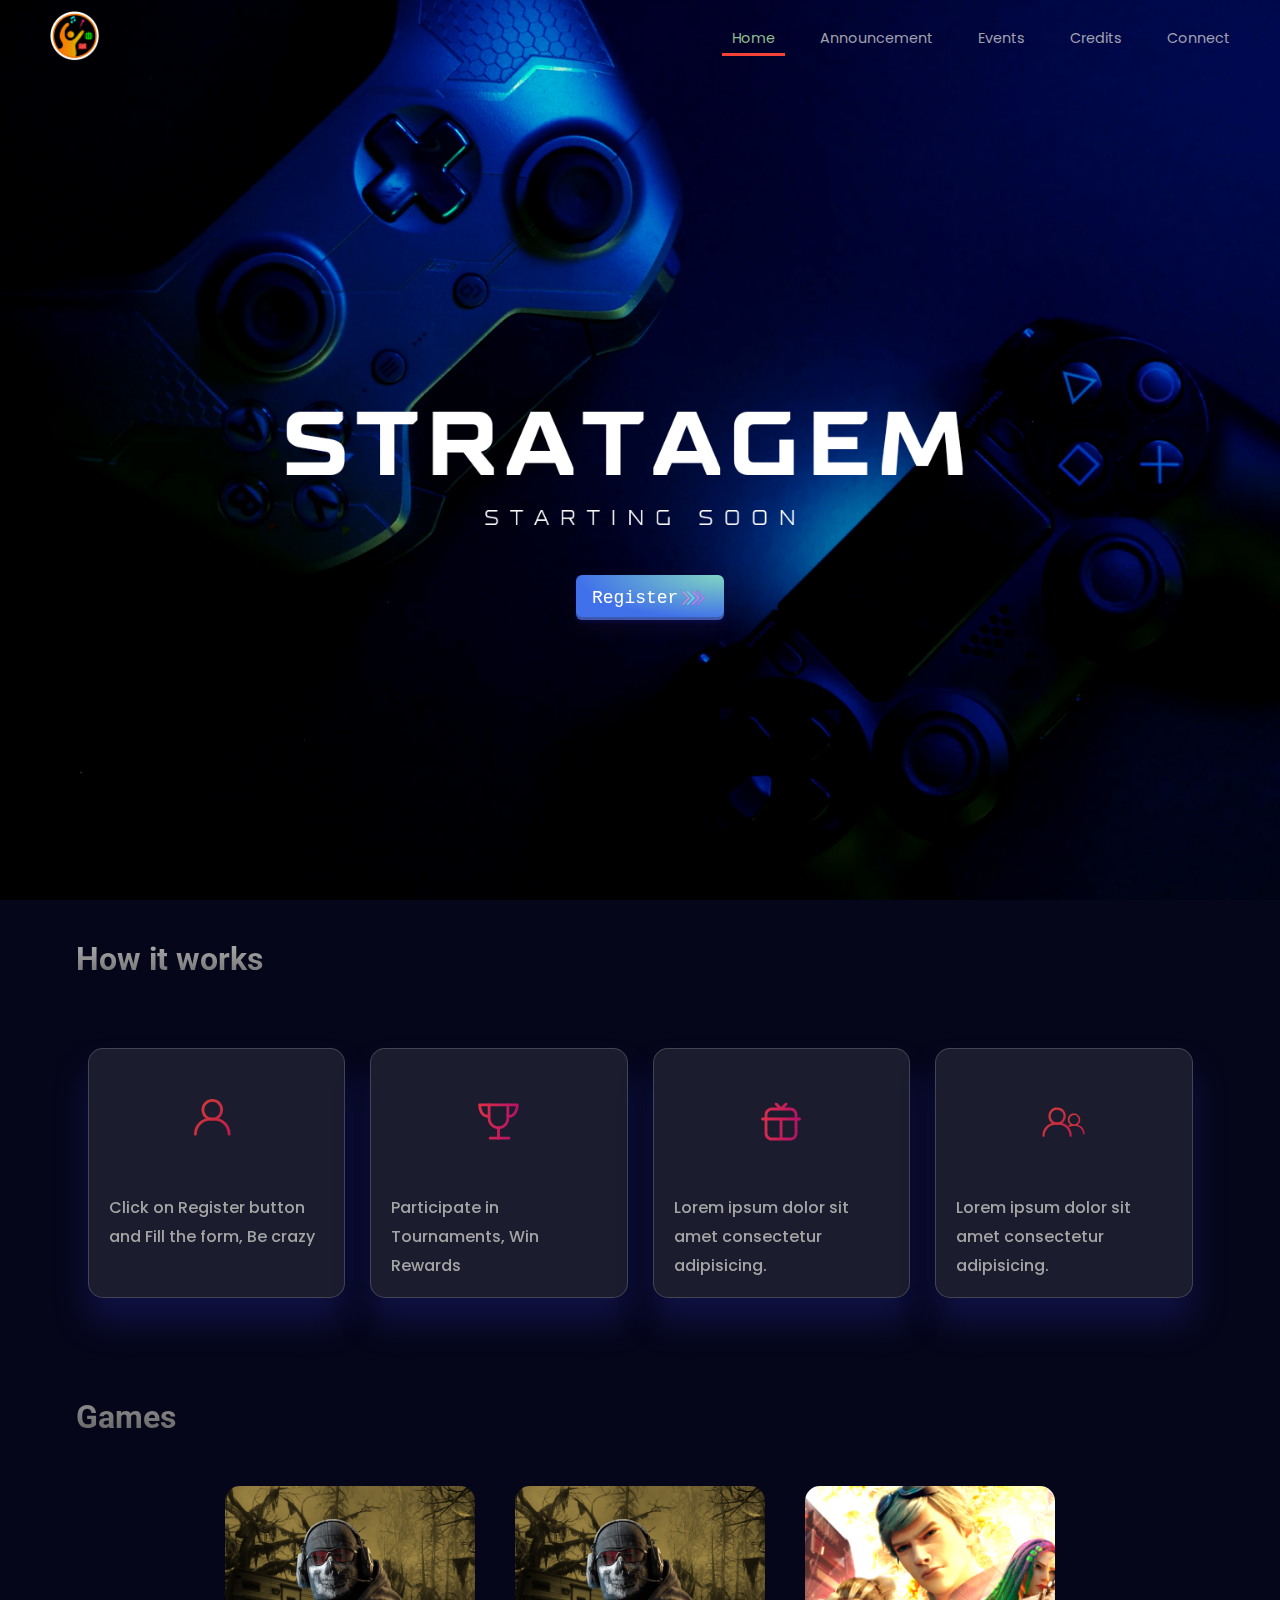
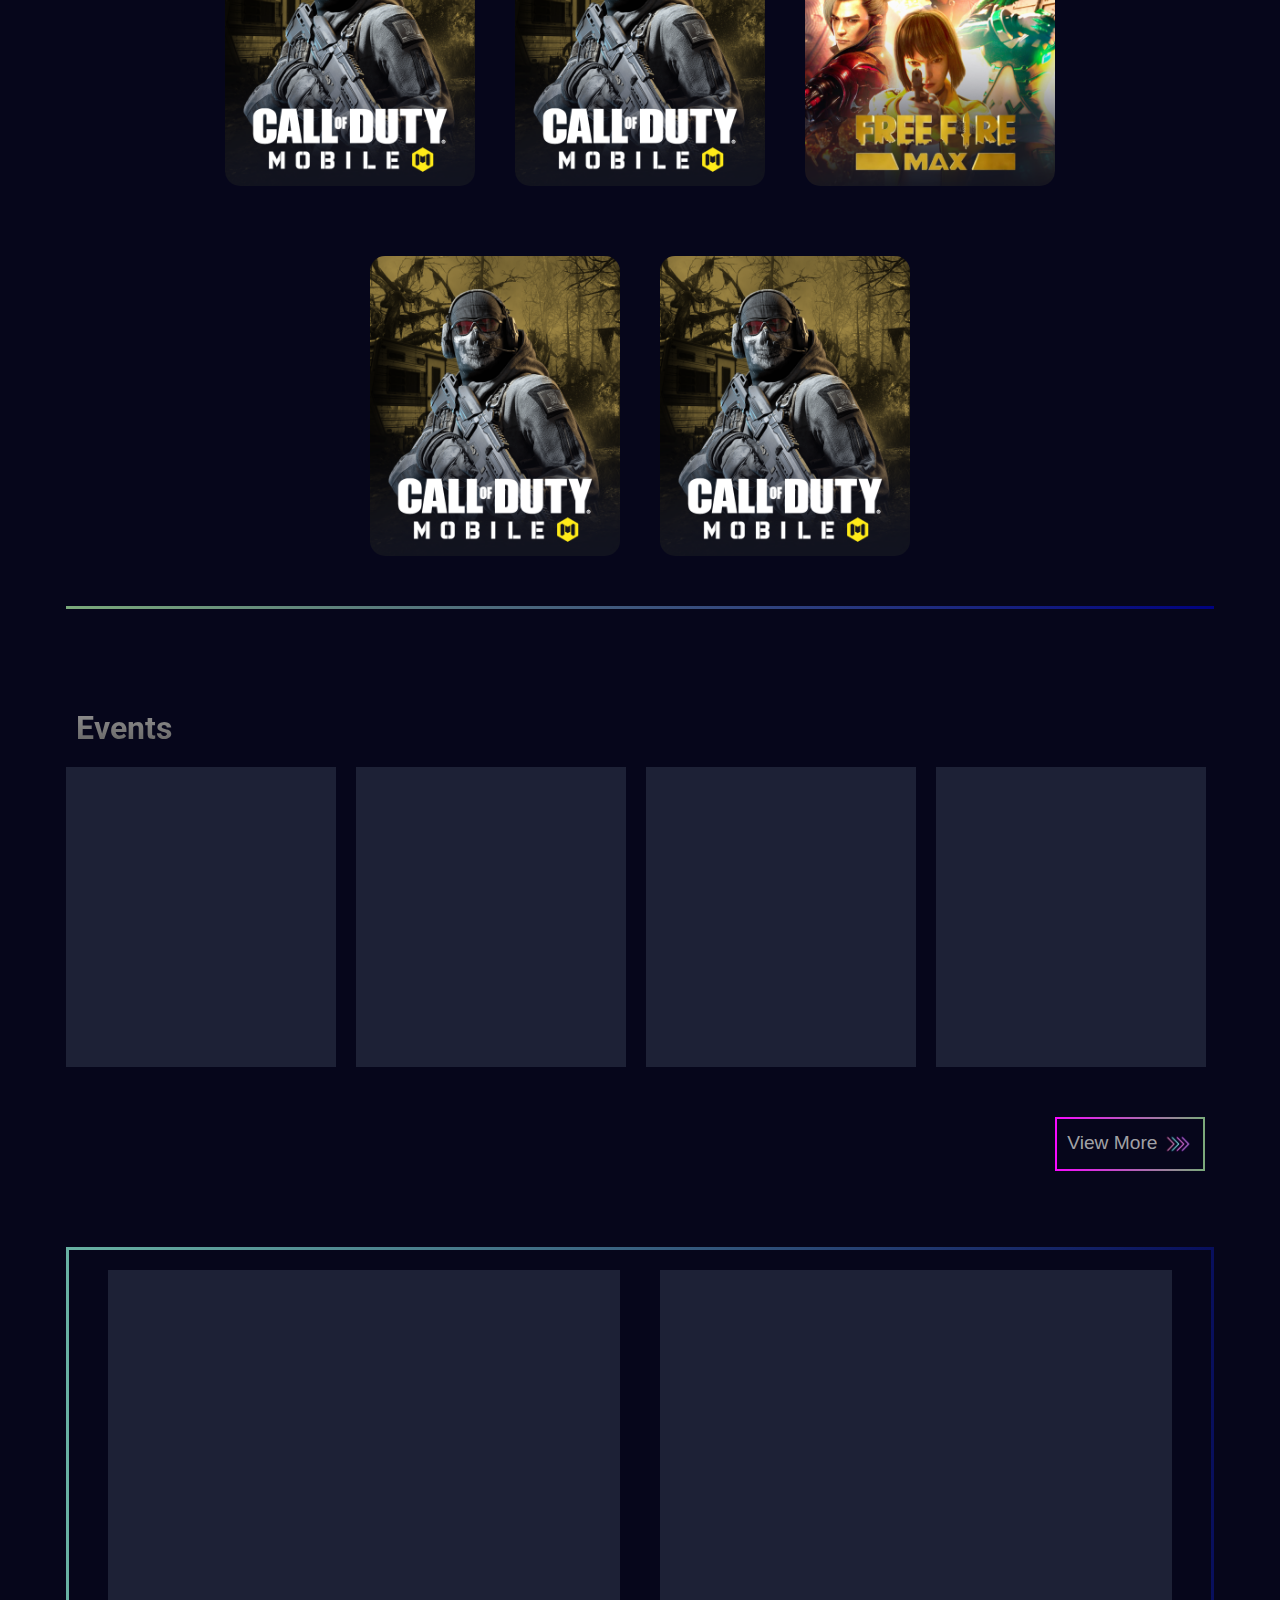
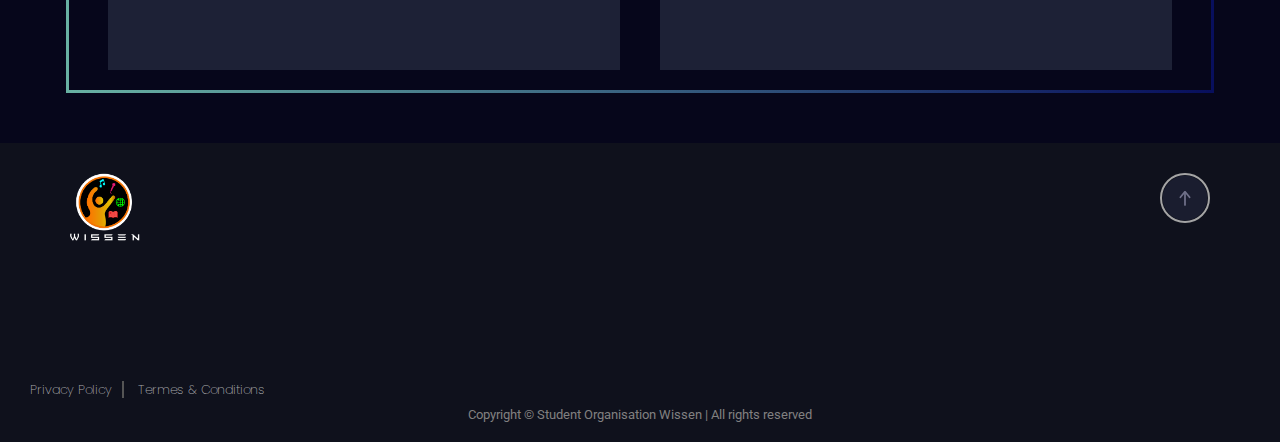
==== index.html @ d4286579 "Add files via upload" ====
<!DOCTYPE html>
<html lang="en">
<head>
    <meta charset="UTF-8">
    <meta http-equiv="X-UA-Compatible" content="IE=edge">
    <meta name="viewport" content="width=device-width, initial-scale=1.0">
    <title>Home | Subham Shaurya</title>
    <link rel="stylesheet" href="style.css">
    <link rel="stylesheet" href="https://cdn.jsdelivr.net/npm/swiper/swiper-bundle.min.css" />
</head>
<body>
    <section class="container1">
    <div class="header">
        <img class="logo" src="WissenLogoDark_.png" alt="logo" width="50px">
        <nav class="navlinks">
            <ul>
                <li><a href="index.html" class="hoverlink active">Home</a></li>
                <li><a href="#" class="hoverlink">Announcement</a></li>
                <li><a href="#" class="hoverlink">Events </a></li>
                <li><a href="credit-demo.html" class="hoverlink">Credits</a></li>
                <li><a href="#" class="hoverlink">Connect</a></li>
            </ul>
        </nav>
    </div>
    <span class="button"><button class="join-button"><span>Register<img src="arrow.png" width="30px" id="arrow"> </span></button></span>
    </section>

    <!-- joining section -->
    <section class="container joining-section">
        <h2>How it works</h2>
        <div class="joiningway flex">
            <div class="box1 box">
                <img src="asset 12.svg" alt="" width="45px">
                <div class="content">
                    <p>Click on Register button and Fill the form, Be crazy</p>
                </div>
            </div>
            <div class="box2 box">
                <img src="asset 13.svg" alt="" width="45px">
                <div class="content">
                    <p>Participate in Tournaments, Win Rewards</p>
                </div>
            </div>
            <div class="box3 box">
                <img src="asset 14.svg" alt="" width="45px">
                <div class="content">
                    <p>Lorem ipsum dolor sit amet consectetur adipisicing.</p>
                </div>
            </div>
            <div class="box4 box">
                <img src="asset 15.svg" alt="" width="45px">
                <div class="content">
                    <p>Lorem ipsum dolor sit amet consectetur adipisicing.</p>
                </div>
            </div>
            
        </div>
    </section>
    <section class="container gaming-section">
        <h2>Games</h2>
            <div class="games flex">
                <div class="game game1"></div>
                <div class="game game2"></div>
                <div class="game game3"></div>
                <div class="game game4"></div>
                <div class="game game5"></div>
            </div>
    </section>
    <section class="container event-section">
        <h2>Events</h2>
        <div class="flex events">
            <div class="event-card card1"></div>
            <div class="event-card card2"></div>
            <div class="event-card card3"></div>
            <div class="event-card card4"></div>
        </div>
        <div class="viewbutton">
            <button class="view-more">
                View More <img src="arrow.png" alt=""> 
            </button>
        </div>
        
    </section>
    <section class="container about-section">
        <div class="flex about-box">
            <div class="about lpu">
                
            </div>
            <div class="about wissen"></div>
        </div>
    </section>
    <div class="footer-top">
        <img src="wave.png" alt="">
    </div>
    <section class="footer-section">
        <footer class="footer">
            <img src="Copy of WissenLogoLight.png" alt="" width="70px" class="logo">
            <img src="asset 16.svg" alt="" width="50px" class="reset">
            
        </footer>
        <div class="policy">
            <ul>
                <li style="border-right: 2px solid #555;">Privacy Policy</li>
                <li>Termes & Conditions</li>
            </ul>
        </div>
        <p>Copyright &copy; Student Organisation Wissen | All rights reserved</p>
    </section>

    
</body>
</html>
---- style.css ----
/* resets */
@import url('https://fonts.googleapis.com/css2?family=Poppins:wght@400;700&family=Roboto:wght@400;700&display=swap');
*{
    margin: 0;
    padding: 0;
    box-sizing: border-box;
}
body{
    background-color: #06061b;
}
:root{
    --secondary-text-color:#a4a4a4;
}
.flex{
    display: flex;
    align-items: center;
    flex-flow: wrap row;
}
.container{
    width: 1148px;
    margin-inline: auto;
}
::selection{
    color: #0404a1;
}
html::-webkit-scrollbar{
    width: 0.7rem;
    }
    html::-webkit-scrollbar-track{
    background: transparent;
    }
    html::-webkit-scrollbar-thumb{
    /* background: #70a388; */
    background: #f44336;
    border-radius: 5px;
    }
/* header section */
.container1{
    width: 100%;
    height: 100vh;
    background-image: url("poster.png");
    background-repeat: no-repeat;
    background-position: center;
    background-size: cover;
}
.header{
    width: 1200px;
    height: 80px;
    background: transparent;
    margin-inline: auto;
}
.header .logo{
    margin: 10px;
    vertical-align: middle;
}
/* navigation section */
.navlinks{
    display: flex;
    justify-content: center;
    align-items: center;
    height: 80px;
    float: right;

}
.navlinks ul{
    display: flex;
    gap: 25px;
}
.navlinks ul li{
    list-style: none;
}
.hoverlink{
    padding: 5px 10px;
    border: none;
    text-decoration: none;
    color: #cccc;
    font-size: 0.9rem;
    font-weight: 400;
    font-family: 'Poppins', sans-serif;
    
}
.active{
    color: darkseagreen;
    border-bottom: 3px solid #f44336;
}
/* .hoverlink:hover{
    background-color: rgba(101, 135, 136, 0.712);
} */
.navlinks ul li::after {
    content: '';
    width: 0%;
    height: 2.2px;
    background: #f44336;
    display: block;
    margin: auto;
    transition: 0.5s;
}

.navlinks ul li:hover::after {
    width: 100%;
}
/* Registration */
.button{
    position: relative;
    top: 55%;
    left: 45%;
    transform: translateY(60%);
    transition: all 0.5s;
}
/* .join-button{
    width: 150px;
    height: fit-content;
    padding: 10px;
    padding-top: 5px;
    padding-bottom: 5px;
    background: linear-gradient(to bottom, #0404a1, #62ab81);
    border: none;
    border-radius: 6px;
    color: #cccc;
    text-align: center;
    font-size: 1rem;
    font-family:Verdana, Geneva, Tahoma, sans-serif;
    cursor: pointer;
} */
.join-button{
    align-items: center;
  appearance: none;
  background-image: radial-gradient(100% 100% at 100% 0, #80d6c2 0, #4070ea 100%);
  border: none;
  border-radius: 6px;
  box-shadow: rgba(15, 18, 113, 0.4) 0 2px 4px,rgba(45, 35, 66, .3) 0 7px 23px -3px,rgba(58, 65, 111, .5) 0 -3px 0 inset;
  box-sizing: border-box;
  color: #fff;
  cursor: pointer;
  display: inline-flex;
  font-family: "JetBrains Mono",monospace;
  height: 45px;
  /* width: 138px; */
  padding-left: 16px;
  padding-right: 16px;
  position: relative;
  margin-inline: auto;
  text-decoration: none;
  
  transition: box-shadow .15s,transform .15s;
  user-select: none;
  -webkit-user-select: none;
  touch-action: manipulation;
  white-space: nowrap;
  will-change: box-shadow,transform;
  font-size: 18px;
}

.join-button:focus {
  box-shadow: #3c4fe0 0 0 0 1.5px inset, rgba(45, 35, 66, .4) 0 2px 4px, rgba(45, 35, 66, .3) 0 7px 13px -3px, #3c4fe0 0 -3px 0 inset;
}

.join-button:hover {
  box-shadow: rgba(45, 35, 66, .4) 0 4px 8px, rgba(45, 35, 66, .3) 0 7px 13px -3px, #3c4fe0 0 -3px 0 inset;
  transform: translateY(-4px);
}

.join-button:active {
  box-shadow: #3c4fe0 0 3px 7px inset;
  transform: translateY(2px);
}

.join-button img{
    vertical-align: middle;
    
}
.join-button span transformed-state{
    transition-property: width;
    transition-timing-function: ease-in-out;
    transition-duration: 3s;
}

.join-button span{
    transition-delay: 4s;
}

/* Responsive */
/* screen size 800px-1000px */
@media (max-width:1000px){

}
@media (max-width:900px){

}
@media (max-width:800px){

}
/* screen size 600-700px */
@media (max-width: 700px){

}
@media (max-width: 600px){

}
@media (max-width:550px){
    .header{
        width: 1200px;
        height: 80px;
        background: transparent;
        margin-inline: auto;
    }
    .header .logo{
        width: 30px;
        margin: 10px;
        vertical-align: middle;
    }
}
@media (max-width:450px){

}
@media (max-width:350px){

}
@media (max-width:300px){

}

/* joining-section */
.joining-section{
    margin-inline: auto;
    justify-content: center;
    align-items: center;
    z-index: 2;
}
.joining-section h2{
    background: -webkit-linear-gradient(rgb(255, 255, 255), rgb(71, 70, 70));
    -webkit-background-clip: text;
    -webkit-text-fill-color: transparent;
    font-size: 2rem;
    font-family: 'Roboto',sans-serif;
    font-weight: 700;
    padding: 40px 10px 20px 10px;
}
.joiningway{
    width: 1145px;
    margin-inline: auto;
    padding: 20px;
    padding-top: 50px;
    gap: 25px;
    flex-wrap: nowrap;
    /* background-color: #1c1a1a; */
    justify-content: center;
    align-items: center;
    /* border: 3px solid #212125d1; */
}
.joiningway .box{
    width: 320px;
    height: 250px;
    /* background: linear-gradient(to top left, #090947, #25242533); */
    background: linear-gradient(to top right, #1d2136, #1d2136 );
    background: rgba(255, 255, 255, 0.089);
box-shadow: 0 24px 32px 0 rgba( 31, 38, 135, 0.37 );
backdrop-filter: blur( 39.5px );
-webkit-backdrop-filter: blur( 19.5px );
border-radius: 10px;
border: 1px solid rgba( 255, 255, 255, 0.18 );
    /* background-image: linear-gradient(98.22deg,#191923 -6.85%,rgb(20, 20, 22) 87.16%);
    border: 2px solid transparent;
    -webkit-border-image: linear-gradient(to left, rgb(0, 2, 128), rgb(75, 101, 75));
    border-image-slice: 1;*/
    -webkit-border-radius: 15px;
    
}
.joiningway .box img{
    display: block;
    position: relative;
    margin-inline: auto;
    padding-top: 50px;
}
.box .content{
    width: fit-content;
    padding: 20px;
    margin-top: 30px;
}
.box .content p{
    font-size: 1rem;
    font-weight: 500;
    font-family: 'Poppins',sans-serif;
    color: var(--secondary-text-color);
    line-height: 1.8rem;
}

/* gaming section */
.gaming-section{
    margin-inline: auto;
    /* height: 80vh; */
    justify-content: center;
    align-items: center;
    margin-bottom: 20px;
    border-bottom: 3px solid;
    border-image: linear-gradient(to left, rgb(0, 2, 128), rgb(123, 169, 123));
    border-image-slice: 1;
}
.gaming-section h2{
    background: -webkit-linear-gradient(rgb(255, 255, 255), rgb(71, 70, 70));
    -webkit-background-clip: text;
    -webkit-text-fill-color: transparent;
    font-size: 2rem;
    font-family: 'Roboto',sans-serif;
    font-weight: 700;
    padding: 80px 10px 20px 10px;
}
.games{
    margin-inline: auto;
    width: 900px;
    flex-wrap: wrap;
    row-gap: 40px;
    column-gap: 40px;
    justify-content: center;
    align-items: center;
    padding-bottom: 50px;
    
}
.game{
    margin-top: 30px;
    width: 250px;
    height: 300px;
    border-radius: 15px;
    overflow: hidden;
}
.game1{
    background-image: url("cod.png");
    background-position: center;
    background-repeat: no-repeat;
    background-size: cover;
}
.game2{
    background-image: url("cod.png");
    background-position: center;
    background-repeat: no-repeat;
    background-size: cover;
}
.game3{
    background-image: url("freefire.png");
    background-position: center;
    background-repeat: no-repeat;
    background-size: cover;
}
.game4{
    background-image: url("cod.png");
    background-position: center;
    background-repeat: no-repeat;
    background-size: cover;
}
.game5{
    background-image: url("cod.png");
    background-position: center;
    background-repeat: no-repeat;
    background-size: cover;
}

/* event-section */
.event-section{
    margin-inline: auto;
    display: block;
    justify-content: center;
    align-items: center;

}
.event-section h2{
    background: -webkit-linear-gradient(rgb(255, 255, 255), rgb(71, 70, 70));
    -webkit-background-clip: text;
    -webkit-text-fill-color: transparent;
    font-size: 2rem;
    font-family: 'Roboto',sans-serif;
    font-weight: 700;
    padding: 80px 10px 20px 10px;
}
.events{
    row-gap: 10px;
    column-gap: 20px;
}
.event-card{
    background-color: #1d2136;
    width: 270px;
    height: 300px;
}
.event-section .viewbutton{
    width: 1130px;
    height: 80px;
    margin-inline: auto;
    margin-top: 50px;
    margin-bottom: 20px;
}
.view-more{
    float: right;
    background:transparent;
    padding: 10px 5px ;
    width: 150px;
    font-size: 1.2rem;
    color: #cccc;
    border: 2px solid;
    border-image: linear-gradient(to right, #f70aff, rgb(123, 169, 123));
    border-image-slice: 1;
}
.view-more img{
    vertical-align: middle;
    width: 30px;
}

/* about-section */
.about-section{
    justify-content: center;
    align-items: center;
    margin-top: 50px;
}
.about-box{
    gap: 20px;
    flex-wrap: wrap;
    padding: 20px;
    margin-inline: auto;
    justify-content: center;
    align-items: center;
    border: 3px solid;
    border-image: linear-gradient(to right, #68b1a3, #080f5d);
    border-image-slice: 1;
}

.about{
    background-color: #1d2136;
    position: relative;
    width: 40vw;
    height: 400px;
    margin-inline: 10px;


}


/* Footer top */
.footer-top{
    height: 20px;
}
/* Footer-section */
.footer-section{
    
    margin-top: 30px;
    margin-inline: auto;
    padding: 20px;
    padding-top: 30px;
    background-color: #0f111c;
}
.footer{
    width: 1140px;
    height: 200px;
    margin-inline: auto;
}
.footer .logo{
    width: 70px;
}
.footer-section .reset{
    width: 50px;
    float: right;
    border-radius: 50%;
    border: 2px solid #a4a4a4;
    
}
.footer .policy{
    
    float: right;
    position: relative;
    top: 10%;
    right: 10%;
}
.footer-section ul li{
    display: inline;
    padding: 0 10px;
    list-style: none;
    line-height: 2.1rem;
    font-size: 0.8rem;
    font-weight: 200;
    font-family: 'Poppins', sans-serif;
    color: #cccc;
}
.footer-section p{
    font-size: 0.8rem;
    color: rgb(129, 128, 128);
    text-align: center;
    font-family: 'Roboto' ,sans-serif;
}
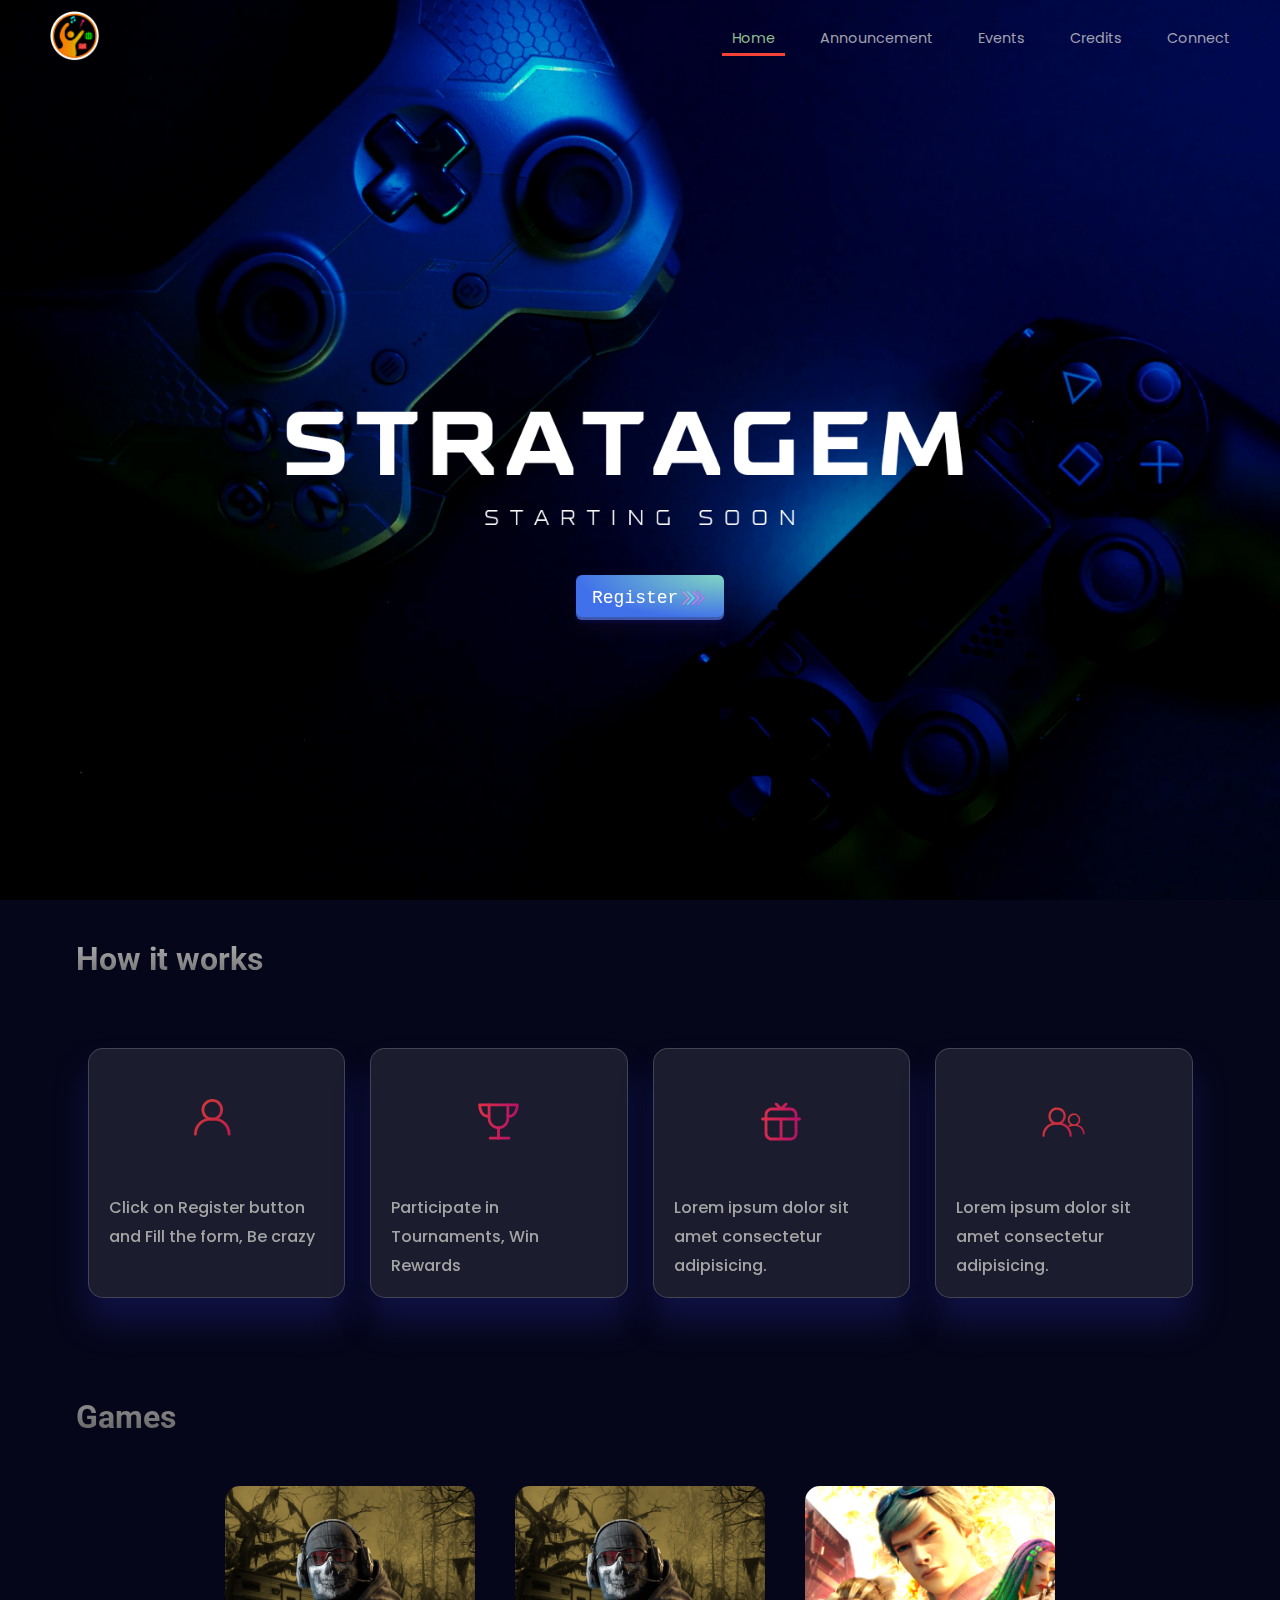
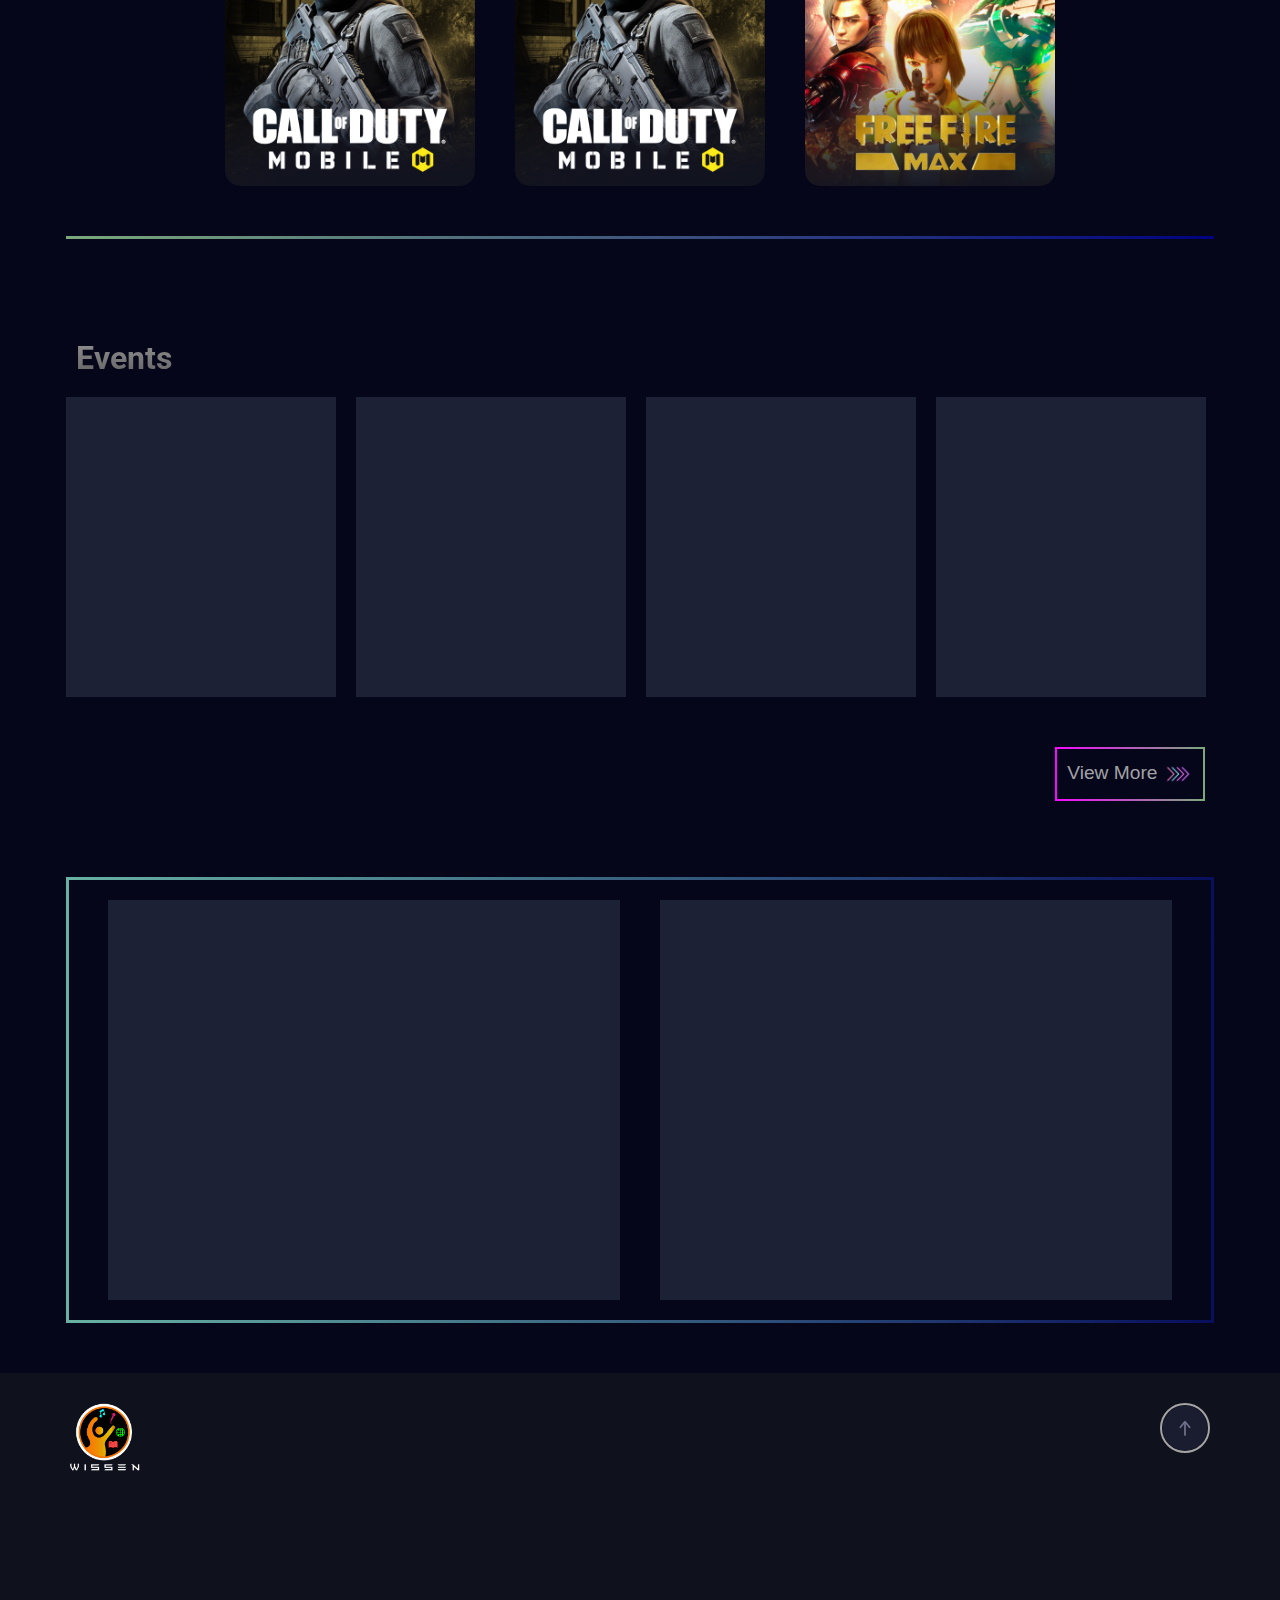
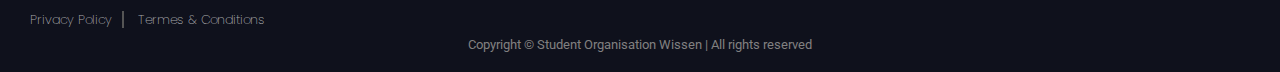
==== commit 7f382807: "Update index.html" ====
--- a/index.html
+++ b/index.html
@@ -62,8 +62,7 @@
                 <div class="game game1"></div>
                 <div class="game game2"></div>
                 <div class="game game3"></div>
-                <div class="game game4"></div>
-                <div class="game game5"></div>
+                
             </div>
     </section>
     <section class="container event-section">
@@ -109,4 +108,4 @@
 
     
 </body>
-</html>+</html>
